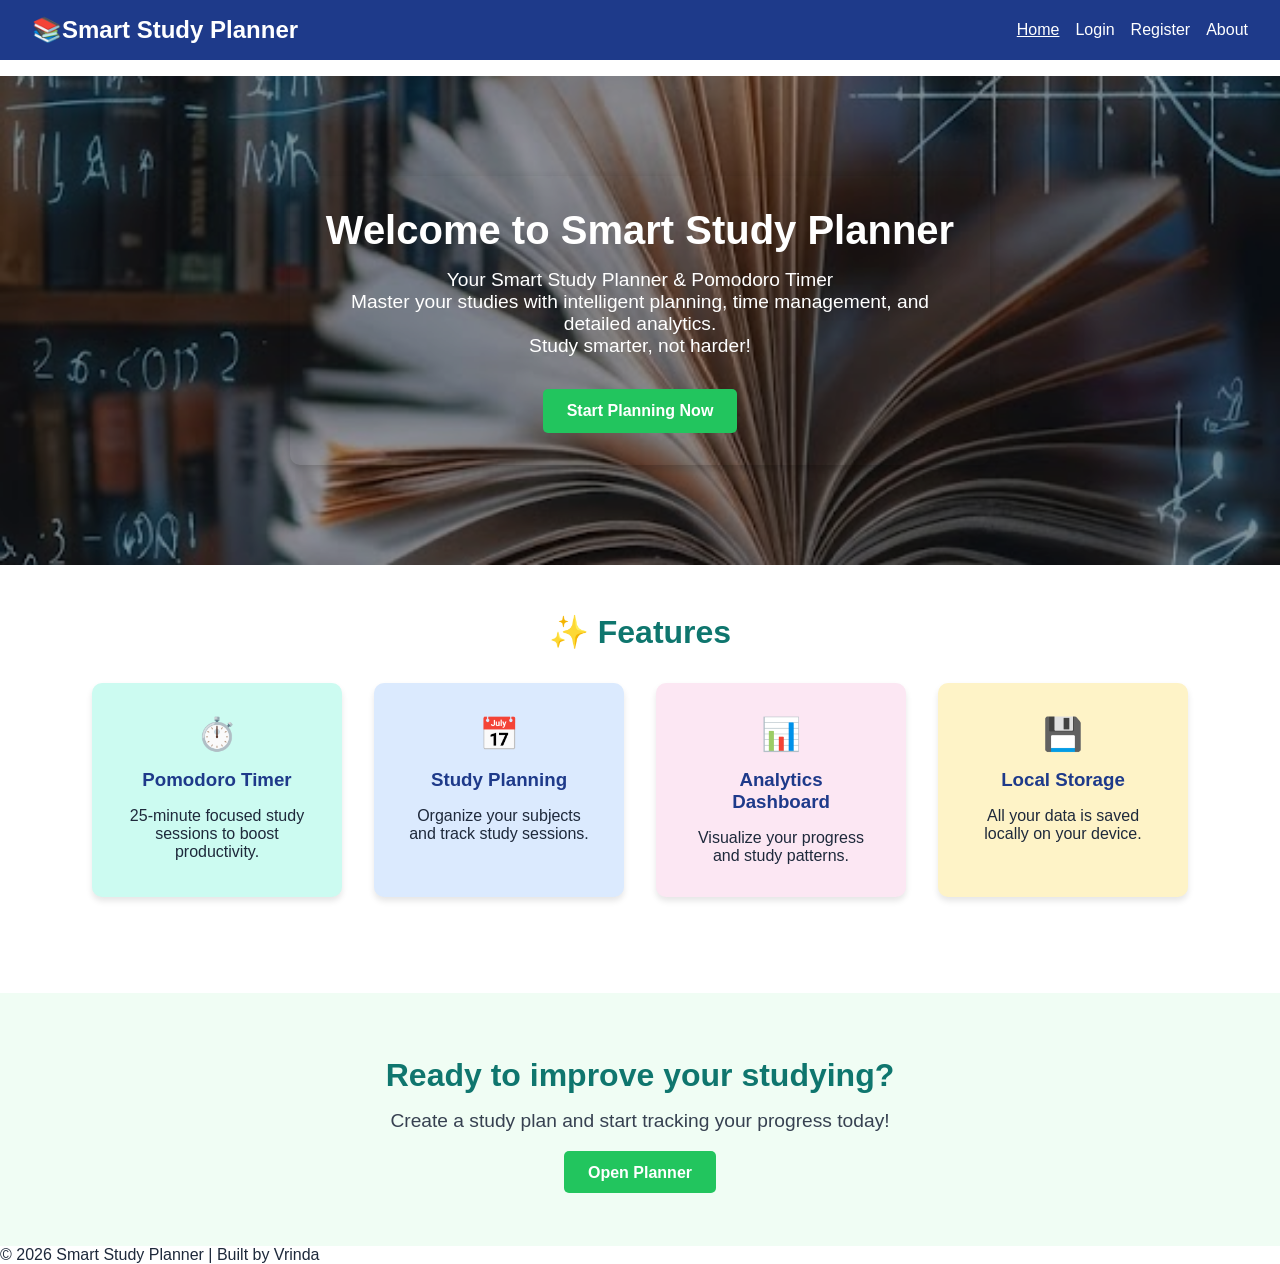
==== index.html @ a2ff5176 "Add files via upload" ====
<!DOCTYPE html>
<html lang="en">
<head>
  <meta charset="UTF-8">
  <meta name="viewport" content="width=device-width, initial-scale=1.0">
  <title>📚Smart Study Planner - Home</title>
  <link rel="stylesheet" href="style.css">
</head>
<body>
  <!-- Navbar -->
  <header>
    <nav class="navbar">
      <div class="logo">📚Smart Study Planner</div>
      <ul class="nav-links" id="nav-logged-out">
  <li><a href="index.html" class="active">Home</a></li>
  <li><a href="login.html">Login</a></li>
  <li><a href="register.html">Register</a></li>
  <li><a href="about.html">About</a></li>
</ul>

<ul class="nav-links" id="nav-logged-in" style="display:none;">
  <li><a href="index.html" class="active">Home</a></li>
  <li><a href="login.html">Login</a></li>
  <li><a href="register.html">Register</a></li>
  <li><a href="about.html">About</a></li>
  <li><a href="#" onclick="logout()">Logout</a></li>
</ul> 

    </nav>
  </header>

  <!-- Hero Section -->
  <section class="hero-banner">
  <div class="hero-box">
    <h1>Welcome to Smart Study Planner</h1>
    <p>Your Smart Study Planner & Pomodoro Timer<br>
       Master your studies with intelligent planning, time management, and detailed analytics.<br>
       Study smarter, not harder!</p>
    <a href="login.html" class="btn">Start Planning Now</a>
  </div>
</section>

  <!-- Features Section -->
  <section class="features">
    <h2>✨ Features</h2>
    <div class="feature-cards">
      <div class="card">
        <div class="icon">⏱️</div>
        <h3>Pomodoro Timer</h3>
        <p>25-minute focused study sessions to boost productivity.</p>
      </div>
      <div class="card">
        <div class="icon">📅</div>
        <h3>Study Planning</h3>
        <p>Organize your subjects and track study sessions.</p>
      </div>
      <div class="card">
        <div class="icon">📊</div>
        <h3>Analytics Dashboard</h3>
        <p>Visualize your progress and study patterns.</p>
      </div>
      <div class="card">
        <div class="icon">💾</div>
        <h3>Local Storage</h3>
        <p>All your data is saved locally on your device.</p>
      </div>
    </div>
  </section>

  <!-- Call to Action Section -->
<section class="cta">
  <div class="cta-box">
    <h2>Ready to improve your studying?</h2>
    <p>Create a study plan and start tracking your progress today!</p>
    <a href="login.html" class="btn">Open Planner</a>
  </div>
</section>


  <!-- Footer -->
  <footer>
    <p>&copy; 2026 Smart Study Planner | Built by Vrinda</p>
  </footer>
  <script src="nav-protect.js"></script>

</body>
</html>
---- style.css ----
/* General Reset */
* {
  margin: 0;
  padding: 0;
  box-sizing: border-box;
  font-family: "Segoe UI", sans-serif;
}

.page-topbar-gap {
  height: 4px; /* forces a white bar */
  background: #ffffff;
}

header {
  margin-bottom: 0; /* adds extra spacing below navbar */
}

.page-wrap {
  padding: 8px 24px 0; /* pushes content down */
}


.navbar {
  display: flex;
  justify-content: space-between;
  align-items: center;
  background: #1e3a8a;   /* solid dark blue bar */
  padding: 1rem 2rem;

}


.navbar .logo {
  color: #fff;
  font-size: 1.5rem;
  font-weight: bold;
}

.nav-links {
  list-style: none;
  display: flex;
  gap: 1rem;
  margin: 0;
  padding: 0;
}

.nav-links a {
  color: #fff;
  text-decoration: none;
  font-weight: 500;
}

.nav-links a:hover,
.nav-links .active {
  text-decoration: underline;
}


/* Hero Banner */
.hero-banner {
   position: relative;
  background: url("geminijpg.jpg") no-repeat center center; /* your image */
  background-size: cover; /* makes it fill the section */
  padding: 100px 20px;
  text-align: center;
}

/* Optional washout overlay */
.hero-banner::before {
  content: "";
  position: absolute;
  top: 0; left: 0; right: 0; bottom: 0;
  background: rgba(0, 0, 0, 0.4); /* dark overlay */
  z-index: 0;
}

.hero-box {
  position: relative;
  z-index: 1; /* keeps text above overlay */
  
  border-radius: 10px;
  padding: 2rem;
  max-width: 700px;
  margin: auto;
  color: #fff;
  box-shadow: 0 4px 10px rgba(0,0,0,0.2);
}

.hero-box h1 {
  font-size: 2.5rem;
  margin-bottom: 1rem;
}

.hero-box p {
  font-size: 1.2rem;
  margin-bottom: 2rem;
}

.hero-box .btn {
  background: #22c55e;   /* bright green */
  color: #fff;
  padding: 0.8rem 1.5rem;
  border-radius: 5px;
  text-decoration: none;
  font-weight: bold;
  display: inline-block;
}
.hero-box .btn:hover {
  background: #16a34a;
}


/* Hero Section */
.hero {
  background: linear-gradient(to right, #0f766e, #14b8a6); /* teal gradient */
  color: #fff;
  text-align: center;
  height: 100vh; /* full screen height */
  display: flex;
  flex-direction: column;
  justify-content: center; /* vertical center */
  align-items: center;     /* horizontal center */
  padding: 0 2rem;
}

.hero h1 {
  font-size: 2.5rem;
  margin-bottom: 1rem;
}

.hero p {
  font-size: 1.2rem;
  margin-bottom: 2rem;
  max-width: 700px;
}

.hero .btn {
  background: #22c55e;
  color: #fff;
  padding: 0.8rem 1.5rem;
  border-radius: 5px;
  text-decoration: none;
  font-weight: bold;
}
.hero .btn:hover {
  background: #16a34a;
}


/* Features Section */
.features {
  padding: 3rem 2rem;
  text-align: center;
   background: linear-gradient(to bottom, white);
}
.features h2 {
  margin-bottom: 2rem;
  font-size: 2rem;
  color: #0f766e;
}
.feature-cards {
  display: flex;
  justify-content: center;
  gap: 2rem;
  flex-wrap: wrap;
}


.card {
  background: #f9fafb;
  padding: 2rem;
  border-radius: 10px;
  box-shadow: 0 4px 6px rgba(0,0,0,0.1);
  width: 250px;
  text-align: center;
  transition: transform 0.3s ease, box-shadow 0.3s ease;
}

.card:hover {
  transform: scale(1.06);
  box-shadow: 0 8px 20px rgba(0,0,0,0.25),
              0 0 15px rgba(255,255,255,0.8);
}

.feature-cards .card:nth-child(1) { background: #ccfbf1; }
.feature-cards .card:nth-child(2) { background: #dbeafe; }
.feature-cards .card:nth-child(3) { background: #fce7f3; }
.feature-cards .card:nth-child(4) { background: #fef3c7; }
.card .icon {
  font-size: 2rem;
  margin-bottom: 1rem;
  color: #0f766e;
}
.card h3 {
  margin-bottom: 1rem;
  color: #1e3a8a;
}


/* Call to Action Section */
.cta {
  background: #f0fdf4; /* light green background */
  text-align: center;
  padding: 4rem 2rem;
  margin-top: 3rem;
}

.cta-box {
  max-width: 700px;
  margin: auto;
}

.cta h2 {
  font-size: 2rem;
  margin-bottom: 1rem;
  color: #0f766e;
}

.cta p {
  font-size: 1.2rem;
  margin-bottom: 2rem;
  color: #374151;
}

.cta .btn {
  background: #22c55e;
  color: #fff;
  padding: 0.8rem 1.5rem;
  border-radius: 5px;
  text-decoration: none;
  font-weight: bold;
}
.cta .btn:hover {
  background: #16a34a;
}


/* Planner Page */

.planner-page {
  flex: 1;
  background-color: #a8d5d8;
  background-image: url("ChatGPT .png");
  background-size: cover;
  background-position: center;
  background-repeat: no-repeat;
  background-attachment: fixed;
}

header {
  margin-bottom: 1rem; /* small gap below navbar */
}


.planner {
  padding: 3rem 2rem;
  text-align: center;
  background: rgba(255, 255, 255, 0.85); /* soft white wash so cards/text stay readable */
  border-radius: 16px;
  margin: 2rem auto;
  max-width: 1100px;
}

html, body {
  height: 100%;
  margin: 0;
}

body {
  display: flex;
  flex-direction: column;
  min-height: 100vh;
}


.planner h1 {
  font-size: 2.5rem;
  color: #0f766e;
}

.planner .subtitle {
  font-size: 1.2rem;
  color: #374151;
  margin-bottom: 2rem;
}

/* Stats Cards */
.stats {
  display: flex;
  justify-content: center;
  gap: 2rem;
  margin-bottom: 3rem;
  flex-wrap: wrap;
}

.stat-card {
  background: #f9fafb;
  padding: 1.5rem;
  border-radius: 10px;
  box-shadow: 0 4px 6px rgba(0,0,0,0.1);
  width: 200px;
}


.stats .stat-card:nth-child(1) { background: #ccfbf1; }
.stats .stat-card:nth-child(2) { background: #d1fae5; }
.stats .stat-card:nth-child(3) { background: #fef3c7; }

.stat-card h3 {
  color: #0f766e;
  margin-bottom: 0.5rem;
}

.stat-card p {
  font-size: 1.5rem;
  font-weight: bold;
  color: #1e3a8a;
}

/* Sessions Box + Grid Layout */
.sessions-box {
  max-width: 900px;
  margin: 2rem auto;
}

.sessions-box h2 {
  text-align: center;
  color: #0f766e;
  margin-bottom: 1.5rem;
}

#session-list {
  display: grid;
  grid-template-columns: repeat(3, minmax(280px, 1fr));
  gap: 1.5rem;
}

/* Session Form */
.session-form {
  max-width: 500px;
  margin: auto;
  background: #f9fafb;
  padding: 2rem;
  border-radius: 10px;
  box-shadow: 0 4px 10px rgba(0,0,0,0.1);
}

.session-form h2 {
  margin-bottom: 1.5rem;
  color: #0f766e;
}

.session-form input {
  width: 100%;
  padding: 0.8rem;
  margin-bottom: 1rem;
  border: 1px solid #d1d5db;
  border-radius: 5px;
}

.session-form .btn {
  width: 100%;
  background: #22c55e;
  color: #fff;
  padding: 0.8rem;
  border: none;
  border-radius: 5px;
  font-weight: bold;
}
.session-form .btn:hover {
  background: #16a34a;
}



.session-card {
  background: #fff;
  border-radius: 12px;
  box-shadow: 0 4px 10px rgba(0,0,0,0.1);
  padding: 1.5rem;
  margin: 0;
  max-width: 500px;
  text-align: left;
}

.session-card h3 {
  color: #1e3a8a;
  margin-bottom: 0.5rem;
}

.session-card p {
  margin: 0.3rem 0;
  color: #374151;
}

.status {
  display: inline-block;
  margin-top: 0.5rem;
  padding: 0.3rem 0.6rem;
  border-radius: 6px;
  font-size: 0.9rem;
  font-weight: bold;
}

.status.in-progress {
  background: #fde68a;
  color: #92400e;
}

.status.completed {
  background: #bbf7d0;
  color: #166534;
}

.session-actions {
  margin-top: 1rem;
}

.btn-complete {
  background: #22c55e;
  color: #fff;
  border: none;
  padding: 0.5rem 1rem;
  border-radius: 6px;
  margin-right: 0.5rem;
  cursor: pointer;
}

.btn-delete {
  background: #ef4444;
  color: #fff;
  border: none;
  padding: 0.5rem 1rem;
  border-radius: 6px;
  cursor: pointer;
}

/* Bulging + Light Glow Effect */
.stat-card,
.session-form,
.session-card {
  transition: transform 0.3s ease, box-shadow 0.3s ease;
  background: #fff;
  border-radius: 12px;
  box-shadow: 0 4px 10px rgba(0,0,0,0.15);
}

.stat-card:hover,
.session-form:hover,
.session-card:hover {
  transform: scale(1.05); /* bulges out */
  box-shadow: 0 8px 20px rgba(0,0,0,0.25),
              0 0 15px rgba(255,255,255,0.8); /* glowing light */
}



/* Dashboard Page Background */
.dashboard-page {
  flex: 1;
  background: url("ChatGPT .png") no-repeat center center fixed;
  background-size: cover;
  background-position: center;
  font-family: Arial, sans-serif;
  
}

.dashboard-page * {
  position: relative;
  z-index: 1;
}

/* Dashboard Layout */
.dashboard-grid {
  display: grid;
  grid-template-columns: repeat(2, 1fr); /* 2 equal columns */
  gap: 2rem;
  align-items: start;
  max-width: 1200px;
  margin: 0 auto;
}

.dashboard-card {
  background: #fff;
  border-radius: 12px;
  box-shadow: 0 4px 12px rgba(0,0,0,0.15);
  padding: 1.5rem;
  transition: transform 0.3s ease, box-shadow 0.3s ease;
}

.dashboard-card:hover {
  transform: scale(1.03);
  box-shadow: 0 8px 20px rgba(0,0,0,0.25),
              0 0 15px rgba(255,255,255,0.8);
}

.dashboard-card h2 {
  margin-bottom: 1rem;
  color: #0f766e;
  text-align: center;
}


.subject-options {
  display: flex;
  gap: 1rem;
  justify-content: center;
  margin-top: 1rem;
}

.subject-btn {
  background: #f9fafb;
  border: 2px solid #0f766e;
  color: #0f766e;
  padding: 0.8rem 1.5rem;
  border-radius: 8px;
  font-weight: bold;
  cursor: pointer;
  transition: all 0.3s ease;
}

.subject-btn:hover {
  background: #0f766e;
  color: #fff;
}

.subject-btn.active {
  background: #22c55e;
  color: #fff;
  border-color: #22c55e;
}


.subject-btn.color-1 { border-color: #0f766e; color: #0f766e; }
.subject-btn.color-1:hover, .subject-btn.color-1.active { background: #0f766e; color: #fff; }

.subject-btn.color-2 { border-color: #b91c1c; color: #b91c1c; }
.subject-btn.color-2:hover, .subject-btn.color-2.active { background: #b91c1c; color: #fff; }

.subject-btn.color-3 { border-color: #92400e; color: #92400e; }
.subject-btn.color-3:hover, .subject-btn.color-3.active { background: #92400e; color: #fff; }

.subject-btn.color-4 { border-color: #1e40af; color: #1e40af; }
.subject-btn.color-4:hover, .subject-btn.color-4.active { background: #1e40af; color: #fff; }


/* Progress Tracker */
#progress {
  font-size: 1rem;
  font-weight: bold;
  color: #1e3a8a;          /* deep blue to match theme */
  background: #f0fdf4;     /* light green background */
  padding: 0.6rem 1rem;
  border-radius: 8px;
  display: inline-block;
  margin-top: 0.5rem;
}


.stats-grid {
  display: grid;
  grid-template-columns: repeat(auto-fit, minmax(140px, 1fr));
  gap: 1rem;
  margin-bottom: 1rem;
}

.stat-box {
  background: #f9fafb;
  padding: 0.8rem;
  border-radius: 8px;
  text-align: center;
  font-weight: bold;
  box-shadow: inset 0 2px 4px rgba(0,0,0,0.05);
}

.stats-grid .stat-box:nth-child(1) { background: #ccfbf1; }
.stats-grid .stat-box:nth-child(2) { background: #d1fae5; }
.stats-grid .stat-box:nth-child(3) { background: #fef3c7; }
.stats-grid .stat-box:nth-child(4) { background: #dbeafe; }
.stats-grid .stat-box:nth-child(5) { background: #fce7f3; }


/* Pomodoro Panel */
.pomodoro-card {
  background: #ffffff;
  border-radius: 12px;
  box-shadow: 0 6px 12px rgba(0,0,0,0.15); /* 3D shadow */
  padding: 1.5rem;
  margin: 1rem 0;
  text-align: center;
  transition: transform 0.2s ease;
}

.pomodoro-card:hover {
  transform: translateY(-4px); /* subtle lift on hover */
}

.pomodoro-card h2 {
  color: #0f766e;
  margin-bottom: 1rem;
}

#timer {
  font-size: 2.5rem;
  font-weight: bold;
  color: #374151;

}

/* Circular Pomodoro Timer */
.timer-subtitle {
  color: #6b7280;
  font-size: 0.95rem;
  margin-bottom: 1rem;
}

.timer-circle-wrap {
  position: relative;
  width: 220px;
  height: 220px;
  margin: 0 auto 1rem auto;
}

.timer-svg {
  transform: rotate(-90deg);
}

.timer-track {
  fill: none;
  stroke: #e5e7eb;
  stroke-width: 12;
}

.timer-progress {
  fill: none;
  stroke: #14b8a6;
  stroke-width: 12;
  stroke-linecap: round;
  transition: stroke-dashoffset 1s linear;
}

/* Break Mode Circle */
.timer-progress.break-mode {
  stroke: #f59e0b;   /* orange stroke for break */
}

.timer-text {
  position: absolute;
  top: 50%;
  left: 50%;
  transform: translate(-50%, -50%);
}

.pomodoro-actions {
  margin: 1rem 0;
}

.pomodoro-actions button {
  background: #0f766e;
  color: #fff;
  border: none;
  padding: 0.6rem 1.2rem;
  margin: 0 0.3rem;
  border-radius: 8px;
  cursor: pointer;
  font-weight: bold;
  transition: background 0.2s ease;
}

/* Break Button */
#break-btn {
  background: #3b82f6;   /* bright blue */
  color: #fff;
}

#break-btn:hover {
  background: #1e40af;   /* darker blue on hover */
}

.pomodoro-actions button:hover {
  background: #0d5c54;
}

#pomodoro-completed {
  font-weight: bold;
  color: #22c55e;
}


/* Study Statistics Section */
.statistics {
  background: #f9fafb;
  padding: 2rem;
  border-radius: 12px;
  box-shadow: 0 6px 12px rgba(0,0,0,0.15); /* stronger shadow for 3D look */
  width: 340px;
  text-align: center;
}

.statistics h2 {
  margin-bottom: 1.5rem;
  color: #0f766e;
  font-size: 1.4rem;
}

/* Stats Grid */
.stats-grid {
  display: grid;
  grid-template-columns: repeat(2, 1fr); /* two per row */
  gap: 1rem;
}

/* Individual Stat Card */
.stat-box {
  background: #fff;
  padding: 1rem;
  border-radius: 10px;
  box-shadow: 0 4px 8px rgba(0,0,0,0.1);
  transition: transform 0.2s ease, box-shadow 0.2s ease;
}

.stat-box:hover {
  transform: translateY(-4px); /* lift effect */
  box-shadow: 0 6px 12px rgba(0,0,0,0.15);
}

.stat-box h3 {
  font-size: 0.9rem;
  color: #374151;
  margin-bottom: 0.5rem;
}

.stat-box p {
  font-size: 1.4rem;
  font-weight: bold;
  color: #1e3a8a;
}


.status-badge {
  display: inline-block;
  padding: 2px 10px;
  border-radius: 5px;
  font-size: 0.7rem;
  font-weight: bold;
}

.badge-completed {
  background: #bbf7d0;
  color: #166534;
}

.badge-pending {
  background: #fde68a;
  color: #92400e;
}


/* Charts */

.chart-section {
  display: flex;
  flex-wrap: wrap;       /* allows stacking on small screens */
  gap: 2rem;             /* space between charts */
  justify-content: center; /* center them horizontally */
  margin-top: 2rem;
}

.chart-box {
  background: #fff;
  padding: 1.5rem;
  border-radius: 12px;
  box-shadow: 0 6px 12px rgba(0,0,0,0.15); /* 3D effect */
  text-align: center;
  flex: 1 1 350px;       /* responsive width */
  max-width: 450px;
}

.chart-box h3 {
  margin-bottom: 1rem;
  color: #0f766e;
  font-size: 1.2rem;
}

.chart-box canvas {
  max-width: 100%;
  height: auto;
}

#statusChart, #subjectChart {
  max-width: 280px;        /* shrink chart size */
  max-height: 280px;
  margin: 15px auto;
  display: block;
}

@media (max-width: 768px) {
  .dashboard-grid {
    flex-direction: column;
    align-items: center;
  }

  .pomodoro, .statistics {
    width: 90%;   /* full width on small screens */
  }
}


/* ================= Calendar Page (3-column) ================= */

.calendar-box {
  max-width: 1100px;   /* tighter width */
  margin: 2rem auto;   /* center on page */
  background: #fff;    /* solid box background */
  border-radius: 12px; /* rounded corners */
  box-shadow: 0 6px 16px rgba(0,0,0,0.15); /* card shadow */
  padding: 1.5rem;
}


.calendar-page-bg {
  background: url("ChatGPT .png") no-repeat center center fixed;
  background-size: cover;
  min-height: 100vh;
}

.calendar-page {
  padding: 2rem;
  max-width: 1300px;
  text-align: center;
  margin: auto;
  font-family: Arial, sans-serif;
}

.calendar-page h1 {
  font-size: 2.3rem;
  color: #0f766e;
  margin-top: 0.5rem;       /* removes extra space above */
  margin-bottom: 1.5rem; /* keeps spacing below */

}

.calendar-page .subtitle {
  font-size: 1rem;
  color: #374151;
  margin-bottom: 2rem;
}

.calendar-layout {
  display: grid;
  grid-template-columns: 300px 1fr 220px;
  gap: 1.5rem;
  text-align: left;
  align-items: start;
  width: 100%;
  max-width: 1300px;
  margin: 0 auto;
}


/* Weekly Update (left) */
.weekly-update {
  background: #f9fafb;
  border-radius: 12px;
  padding: 1rem;
  box-shadow: 0 4px 10px rgba(0,0,0,0.08);
  max-height: 650px;
  overflow-y: auto;
}

.weekly-update h2 {
  color: #0f766e;
  margin-bottom: 0.8rem;
}

.weekly-date-block {
  background: #fff;
  border-radius: 8px;
  padding: 0.8rem;
  margin-bottom: 1rem;
  box-shadow: 0 2px 4px rgba(0,0,0,0.06);
}

.weekly-date-block h3 {
  font-size: 0.95rem;
  color: #1e3a8a;
  margin-bottom: 0.5rem;
}

.weekly-subject {
  font-weight: bold;
  color: #0f766e;
  font-size: 0.85rem;
  margin-top: 0.5rem;
}

.weekly-topic-row {
  display: flex;
  justify-content: space-between;
  align-items: center;
  font-size: 0.8rem;
  color: #374151;
  margin: 4px 0;
  flex-wrap: wrap;
  gap: 4px;
}

.weekly-toggle-group {
  display: flex;
  gap: 4px;
}

.btn-mini {
  border: 1px solid #d1d5db;
  background: #fff;
  color: #6b7280;
  font-size: 0.7rem;
  padding: 2px 8px;
  border-radius: 5px;
  cursor: pointer;
}

.btn-mini.active-complete {
  background: #22c55e;
  color: #fff;
  border-color: #22c55e;
}

.btn-mini.active-pending {
  background: #f59e0b;
  color: #fff;
  border-color: #f59e0b;
}

/* Calendar (center) */
.calendar-main {
  text-align: center;
}

.calendar-header {
  display: flex;
  align-items: center;
  justify-content: center;
  gap: 1.5rem;
  margin-bottom: 1rem;
}

.calendar-header h2 {
  color: #1e3a8a;
  min-width: 180px;
}

.cal-nav-btn {
  background: #0f766e;
  color: #fff;
  border: none;
  width: 38px;
  height: 38px;
  border-radius: 8px;
  font-size: 1.1rem;
  cursor: pointer;
}

.cal-nav-btn:hover {
  background: #0d5c54;
}

.calendar-weekdays {
  display: grid;
  grid-template-columns: repeat(7, 100px);
  width: 742px;
  margin: 0 auto;
  font-weight: bold;
  color: #0f766e;
  margin-bottom: 0.5rem;
  text-align: center;
}

.calendar-grid {
  display: grid;
  grid-template-columns: repeat(7, 100px);
  grid-template-rows: repeat(6, 100px);
  gap: 6px;
  width: 742px; /* 7 columns × 100px + 6 gaps × 6px + a little padding */
  margin: 0 auto;
}

.cal-day {
  background: #f9fafb;
  border-radius: 10px;
  width: 100px;
  height: 100px;
  padding: 0.4rem;
  text-align: left;
  box-shadow: 0 2px 4px rgba(0,0,0,0.06);
  cursor: pointer;
  font-size: 0.75rem;
  overflow: visible;
  box-sizing: border-box;
}

.cal-day:hover {
  transform: scale(1.08);
  box-shadow: 0 8px 20px rgba(0,0,0,0.25),
              0 0 15px rgba(255,255,255,0.8);
}

.cal-day.empty {
  background: transparent;
  box-shadow: none;
  cursor: default;
}

.cal-day.today {
  border: 2px solid #14b8a6;
}

.cal-day-number {
  font-weight: bold;
  color: #1e3a8a;
  margin-bottom: 3px;
}

.cal-total {
  font-size: 0.68rem;
  color: #0f766e;
  font-weight: bold;
  margin-bottom: 3px;
}

.cal-chip {
  background: #ccfbf1;
  color: #0f766e;
  font-size: 0.65rem;
  padding: 1px 5px;
  border-radius: 4px;
  margin-bottom: 2px;
  display: inline-block;
  transition: transform 0.25s ease, box-shadow 0.25s ease;
}

.cal-chip:hover {
  transform: scale(1.15);
  box-shadow: 0 4px 10px rgba(0,0,0,0.2),
              0 0 10px rgba(255,255,255,0.7);
}

.cal-more {
  font-size: 0.62rem;
  color: #6b7280;
}

/* Task section (right) */
.task-section {
  background: #f9fafb;
  border-radius: 12px;
  padding: 1rem;
  box-shadow: 0 4px 10px rgba(0,0,0,0.08);
}

.task-section h2 {
  color: #0f766e;
  margin-bottom: 0.8rem;
}

.task-section ul {
  list-style: none;
  padding: 0;
}

.task-section li {
  background: #fff;
  padding: 0.5rem 0.7rem;
  border-radius: 6px;
  margin-bottom: 6px;
  font-weight: 600;
  color: #1e3a8a;
  box-shadow: 0 1px 3px rgba(0,0,0,0.08);
  transition: transform 0.3s ease, box-shadow 0.3s ease;
}

.task-section li:hover {
  transform: scale(1.08);
  box-shadow: 0 8px 20px rgba(0,0,0,0.25),
              0 0 15px rgba(255,255,255,0.8);
}

.empty-msg {
  color: #9ca3af;
  font-size: 0.85rem;
}

/* Day Modal */
.day-modal-overlay {
  display: none;
  position: fixed;
  top: 0; left: 0;
  width: 100%; height: 100%;
  background: rgba(0,0,0,0.5);
  align-items: center;
  justify-content: center;
  z-index: 999;
}

.day-modal-overlay.active { display: flex; }

.day-modal {
  background: #fff;
  border-radius: 12px;
  padding: 1.5rem;
  max-width: 450px;
  width: 90%;
  max-height: 80vh;
  overflow-y: auto;
  box-shadow: 0 10px 25px rgba(0,0,0,0.2);
}

.day-modal-header {
  display: flex;
  justify-content: space-between;
  align-items: center;
  margin-bottom: 1rem;
}

.day-modal-header h3 { color: #0f766e; }

.day-modal-header button {
  background: none;
  border: none;
  font-size: 1.5rem;
  cursor: pointer;
  color: #6b7280;
}

.day-session-card {
  background: #f9fafb;
  border-radius: 8px;
  padding: 0.8rem 1rem;
  margin-bottom: 0.8rem;
}

.day-session-card h4 { color: #1e3a8a; margin-bottom: 0.3rem; }
.day-session-card p { font-size: 0.9rem; color: #374151; margin: 0.1rem 0; }

@media (max-width: 1000px) {
  .calendar-layout {
    grid-template-columns: 1fr;
  }
}

/* About Page Background */
.about-page {
  background: url("login.png") no-repeat center center fixed;
  background-size: cover;
  background-position: center;
  min-height: 100vh;
  font-family: Arial, sans-serif;
 
  background-color: #fff;   /* solid white background */
}

header {
  margin-bottom: 1rem; /* small gap below navbar */
}


/* About Page Boxes */
.about {
  padding: 3rem 2rem;   /* already there — no change needed */
  max-width: 900px;
  margin: auto;
}

.about h1 {
  font-size: 2.5rem;
  color: #0f766e;
  text-align: center;
  margin-bottom: 0.5rem;
}

.about .subtitle {
  text-align: center;
  font-size: 1.2rem;
  color: #374151;
  margin-bottom: 2rem;
}

.about-box {
  background: #f9fafb;
  padding: 2rem;
  border-radius: 12px;
  box-shadow: 0 4px 10px rgba(0,0,0,0.1);
  margin-bottom: 2rem;
}

.about-box {
  background: #fff;
   padding: 2rem; 
  border-radius: 12px;
  box-shadow: 0 4px 10px rgba(0,0,0,0.15);
  margin-bottom: 2rem;
  transition: transform 0.3s ease, box-shadow 0.3s ease;
}

.about-box:hover {
  transform: scale(1.05); /* bulges out slightly */
  box-shadow: 0 8px 20px rgba(0,0,0,0.25),
              0 0 15px rgba(255,255,255,0.8); /* glowing light */
}


.about-box h2 {
  color: #1e3a8a;
  margin-bottom: 1rem;
}

.about-box p,
.about-box ul,
.about-box ol {
  color: #374151;
  line-height: 1.6;
}

.about-box ul, .about-box ol {
  padding-left: 1.5rem;
}

.tick-list {
  list-style: none;
  padding-left: 0;
}

.tick-list li {
  margin-bottom: 0.6rem;
  position: relative;
  padding-left: 1.5rem;
}

.tick-list li::before {
  content: "✓";
  color: #22c55e;
  font-weight: bold;
  position: absolute;
  left: 0;
}

/* About Hero Box (matches StudySync's gradient title banner) */
.about-hero {
  background: linear-gradient(to right, #0f766e, #14b8a6);
  border-radius: 16px;
  padding: 3rem 2rem;   /* already there — no change needed */
  max-width: 900px;
  margin: 0 auto 2rem auto;
  text-align: center;
  color: #fff;
  box-shadow: 0 6px 12px rgba(0,0,0,0.15);
}

.about-hero h1 {
  color: #fff;
  margin-bottom: 0.5rem;
}

.about-hero .subtitle {
  color: rgba(255,255,255,0.9);
  margin-bottom: 0;
}

/* Technology Stack Pills */
.tech-stack {
  display: flex;
  flex-wrap: wrap;
  justify-content: center;
  gap: 0.8rem;
}

.tech-pill {
  background: #fef3e2;
  color: #92400e;
  padding: 0.6rem 1.2rem;
  border-radius: 8px;
  font-weight: 600;
  font-size: 0.95rem;
}

/* About Footer */
.about-footer {
  text-align: center;
  padding: 2rem;
  color: #6b7280;
  font-size: 0.95rem;
}


/* Login Page — background image + floating card */
.login {
  flex: 1;
  display: flex;
  align-items: center;
  justify-content: center;
  background-color: #a8d5d8;
  background-image: url("login.png");
  background-size: cover;
  background-position: center;
  background-repeat: no-repeat;
  padding: 2rem;
}
.login-box {
  background: rgba(255, 255, 255, 0.95);
  padding: 2.5rem 2rem;
  border-radius: 16px;
  box-shadow: 0 10px 30px rgba(0, 0, 0, 0.25);
  max-width: 400px;
  width: 100%;
  text-align: center;
}

.login-box h2 {
  color: #0f766e;
  margin-bottom: 1.5rem;
}

.login-box p {
  margin-top: 1rem;
  font-size: 0.9rem;
  color: #374151;
}

.login-box a {
  color: #0f766e;
  font-weight: 600;
}

/* Register Page — its own separate background image + floating card */
.register {
  flex: 1;
  display: flex;
  align-items: center;
  justify-content: center;
  background-color: #a8d5d8;
  background-image: url("login.png");
  background-size: cover;
  background-position: center;
  background-repeat: no-repeat;
  padding: 2rem;
}

.register-box {
  background: rgba(255, 255, 255, 0.95);
  padding: 2.5rem 2rem;
  border-radius: 16px;
  box-shadow: 0 10px 30px rgba(0, 0, 0, 0.25);
  max-width: 400px;
  width: 100%;
  text-align: center;
}

.register-box h2 {
  color: #0f766e;
  margin-bottom: 1.5rem;
}

.register-box p {
  margin-top: 1rem;
  font-size: 0.9rem;
  color: #374151;
}

.register-box a {
  color: #0f766e;
  font-weight: 600;
}

form {
  display: flex;
  flex-direction: column;
  gap: 1rem;
  max-width: 300px;
  margin: auto;
}

form input {
  padding: 0.8rem;
  border: 1px solid #ccc;
  border-radius: 5px;
}

form button {
  background: #0f766e;
  color: #fff;
  border: none;
  padding: 0.8rem;
  border-radius: 5px;
  cursor: pointer;
  font-weight: bold;
  transition: background 0.2s ease;
}
form button:hover {
  background: #0d5c54;
}

form button:active {
  transform: scale(0.97);
}


/* profile page */

* { box-sizing: border-box; }
body {
  font-family: Arial, sans-serif;
  margin: 0;
  padding: 0;
  color: #1e293b;
  /* No background set here on purpose — style.css already applies the
     site-wide desk photo background on body/html; setting a color here
     would paint over it. */
}
.page-wrap { max-width: 1100px; margin: 0 auto; padding: 40px 24px 0; }

.header-title { text-align: center; margin-bottom: 32px; }
.header-title h1 { color: #0f766e; font-size: 30px; margin: 0; }
.header-title p { color: #64748b; margin-top: 6px; font-size: 15px; }

.profile-card {
  background: #ffffff;
  border-radius: 16px;
  padding: 32px;
  box-shadow: 0 2px 14px rgba(0,0,0,0.12);
  margin-bottom: 26px;
  transition: transform 0.3s ease, box-shadow 0.3s ease;
}

.profile-card:hover {
  transform: scale(1.03);
  box-shadow: 0 8px 20px rgba(0,0,0,0.25),
              0 0 15px rgba(255,255,255,0.8);
}

/* Identity card */
.identity-card { display: flex; align-items: center; gap: 32px; flex-wrap: wrap; }
.avatar-wrap { position: relative; flex-shrink: 0; }
.avatar-circle {
  width: 100px; height: 100px; border-radius: 50%;
  background: #0f766e; color: #fff;
  display: flex; align-items: center; justify-content: center;
  font-size: 38px; font-weight: bold; flex-shrink: 0;
  overflow: hidden;
}
.avatar-circle img {
  width: 100%; height: 100%; object-fit: cover; border-radius: 50%;
}
.avatar-camera-btn {
  position: absolute;
  bottom: 0; right: 0;
  width: 32px; height: 32px;
  background: #0f766e;
  border: 3px solid #fff;
  border-radius: 50%;
  display: flex; align-items: center; justify-content: center;
  cursor: pointer;
  font-size: 14px;
}

.identity-info { flex: 1; min-width: 220px; }
.identity-info h2 { margin: 0 0 10px; font-size: 24px; }
.identity-info p {
  margin: 8px 0;
  color: #475569;
  font-size: 15px;
  display: flex;
  align-items: center;
  gap: 8px;
}
.edit-btn {
  margin-top: 16px;
  background: #0f766e; color: #fff; border: none;
  padding: 10px 18px; border-radius: 8px; font-weight: bold;
  cursor: pointer; font-size: 14px;
}

/* Two-column grid */
.grid-2 { display: grid; grid-template-columns: 1fr 1fr; gap: 26px; }
@media (max-width: 760px) { .grid-2 { grid-template-columns: 1fr; } }

.profile-card h3 {
  margin: 0 0 20px;
  font-size: 18px;
  color: #0f766e;
  display: flex;
  align-items: center;
  gap: 8px;
}

.info-row {
  display: flex; justify-content: space-between;
  padding: 12px 0; border-bottom: 1px solid #f1f5f9;
  font-size: 14.5px;
}
.info-row:last-child { border-bottom: none; }
.info-row span:first-child { color: #64748b; font-weight: bold; }

.status-pill {
  background: #d1fae5; color: #065f46;
  padding: 3px 12px; border-radius: 999px; font-size: 12px; font-weight: bold;
}

/* Subjects list */
.subject-row {
  display: flex; align-items: center; gap: 14px;
  padding: 12px; border-radius: 10px; margin-bottom: 10px;
  background: #f8fafc;
  transition: transform 0.3s ease, box-shadow 0.3s ease;
}
.subject-row:hover {
  transform: scale(1.05);
  box-shadow: 0 8px 20px rgba(0,0,0,0.25),
              0 0 15px rgba(255,255,255,0.8);
}
.subject-icon {
  width: 38px; height: 38px; border-radius: 9px;
  display: flex; align-items: center; justify-content: center;
  font-weight: bold; font-size: 15px; flex-shrink: 0;
}
.add-subject-btn {
  width: 100%; padding: 12px; border-radius: 10px;
  border: 1.5px dashed #93c5fd; background: #eff6ff; color: #1d4ed8;
  font-weight: bold; cursor: pointer; margin-top: 6px; font-size: 14px;
}

/* Preferences */
.pref-grid { display: grid; grid-template-columns: repeat(3, 1fr); gap: 16px; }
@media (max-width: 560px) { .pref-grid { grid-template-columns: 1fr; } }

.pref-box {
  border-radius: 12px;
  padding: 18px 12px;
  text-align: center;
  transition: transform 0.3s ease, box-shadow 0.3s ease;
}
.pref-box:hover {
  transform: scale(1.06);
  box-shadow: 0 8px 20px rgba(0,0,0,0.25),
              0 0 15px rgba(255,255,255,0.8);
}
.pref-box.pref-green  { background: #ecfdf5; }
.pref-box.pref-yellow { background: #fffbeb; }
.pref-box.pref-blue   { background: #eff6ff; }

.pref-box .pref-label {
  font-size: 13px;
  color: #475569;
  margin-bottom: 10px;
  font-weight: 600;
  white-space: normal;
  line-height: 1.3;
}
.pref-box input {
  width: 80px;
  text-align: center;
  font-size: 22px;
  font-weight: bold;
  border: 1px solid #cbd5e1;
  border-radius: 8px;
  padding: 6px 4px;
  background: #fff;
}
.pref-box .unit { display: block; font-size: 12px; color: #94a3b8; margin-top: 6px; }

/* Account actions */
.action-row {
  display: flex; justify-content: space-between; align-items: center;
  padding: 14px 16px; border-radius: 10px; margin-bottom: 12px;
  background: #eff6ff; color: #1d4ed8; cursor: pointer; font-weight: bold;
  border: none; width: 100%; font-size: 14.5px;
  transition: transform 0.3s ease, box-shadow 0.3s ease;
}
.action-row:hover {
  transform: scale(1.03);
  box-shadow: 0 8px 20px rgba(0,0,0,0.25),
              0 0 15px rgba(255,255,255,0.8);
}
.action-row.danger { background: #fef2f2; color: #b91c1c; }

/* Edit form (hidden by default) */
#edit-form { display: none; margin-top: 18px; max-width: 320px; }
#edit-form.active { display: block; }
#edit-form label { display: block; font-weight: bold; font-size: 13px; margin: 14px 0 6px; }
#edit-form input {
  width: 100%; padding: 10px; border: 1px solid #cbd5e1; border-radius: 8px; font-size: 14px;
}
#edit-form button[type="submit"] {
  margin-top: 18px; background: #22c55e; color: #fff; border: none;
  padding: 11px 20px; border-radius: 8px; font-weight: bold; cursor: pointer;
}
#profile-status, #pref-status { font-size: 13px; margin-top: 12px; min-height: 18px; }

#password-form { margin-top: 4px; max-width: 340px; }
#password-form label { display: block; font-weight: bold; font-size: 13px; margin: 12px 0 6px; }
#password-form input {
  width: 100%; padding: 10px; border: 1px solid #cbd5e1; border-radius: 8px; font-size: 14px;
}
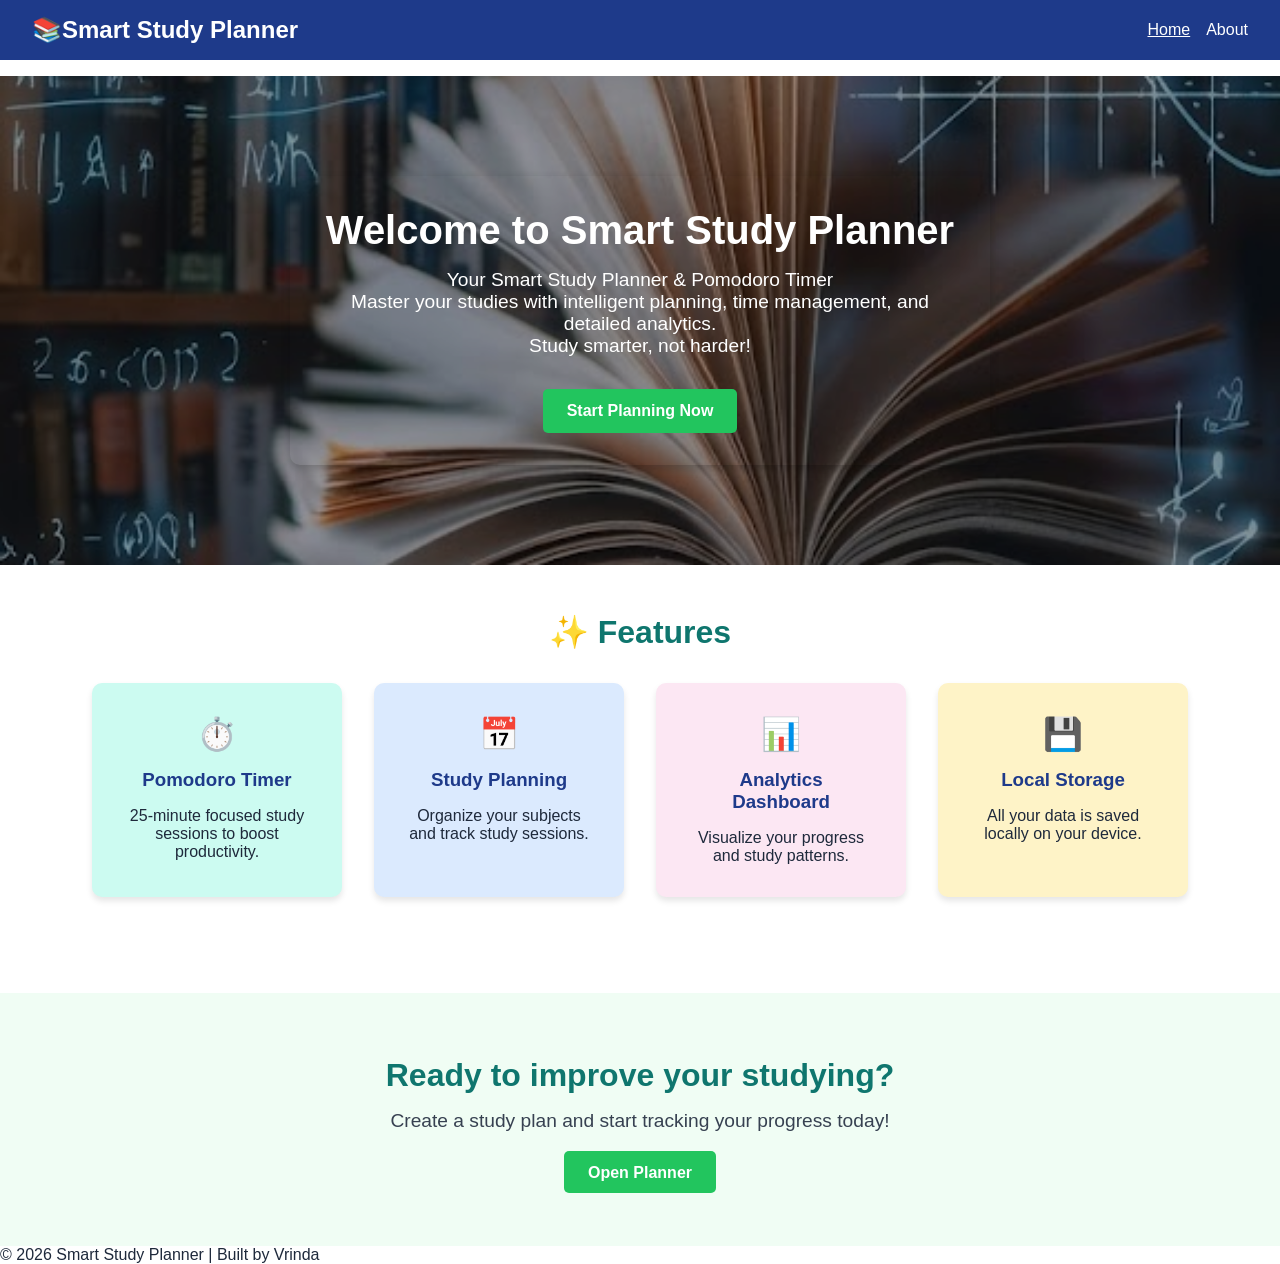
==== commit a309b334: "Update index.html" ====
--- a/index.html
+++ b/index.html
@@ -2,7 +2,8 @@
 <html lang="en">
 <head>
   <meta charset="UTF-8">
-  <meta name="viewport" content="width=device-width, initial-scale=1.0">
+  <meta name="viewport" content="width=device-width, initial-scale=1.0, user-scalable=yes">
+
   <title>📚Smart Study Planner - Home</title>
   <link rel="stylesheet" href="style.css">
 </head>
@@ -11,19 +12,9 @@
   <header>
     <nav class="navbar">
       <div class="logo">📚Smart Study Planner</div>
-      <ul class="nav-links" id="nav-logged-out">
+      <ul class="nav-links">
   <li><a href="index.html" class="active">Home</a></li>
-  <li><a href="login.html">Login</a></li>
-  <li><a href="register.html">Register</a></li>
   <li><a href="about.html">About</a></li>
-</ul>
-
-<ul class="nav-links" id="nav-logged-in" style="display:none;">
-  <li><a href="index.html" class="active">Home</a></li>
-  <li><a href="login.html">Login</a></li>
-  <li><a href="register.html">Register</a></li>
-  <li><a href="about.html">About</a></li>
-  <li><a href="#" onclick="logout()">Logout</a></li>
 </ul> 
 
     </nav>
--- a/style.css
+++ b/style.css
@@ -42,6 +42,7 @@
   gap: 1rem;
   margin: 0;
   padding: 0;
+
 }
 
 .nav-links a {
@@ -1599,4 +1600,38 @@
 #password-form label { display: block; font-weight: bold; font-size: 13px; margin: 12px 0 6px; }
 #password-form input {
   width: 100%; padding: 10px; border: 1px solid #cbd5e1; border-radius: 8px; font-size: 14px;
-}+}
+
+/* ================= Mobile Navbar Fix ================= */
+@media (max-width: 700px) {
+  .navbar {
+    flex-direction: column;
+    align-items: flex-start;
+    padding: 0.75rem 1rem;
+    width: 100%;              /* ensure full width on mobile */
+  }
+
+  .navbar .logo {
+    font-size: 1.1rem;
+    margin-bottom: 0.5rem;
+  }
+
+  .nav-links {
+    flex-wrap: wrap;
+    width: 100%;
+    gap: 0.5rem 1rem;
+    justify-content: flex-start;
+  }
+
+  .nav-links li {
+    list-style: none;          /* remove bullets if any appear */
+    flex: 1 1 auto;            /* allow items to shrink/grow */
+  }
+
+  .nav-links a {
+    font-size: 0.85rem;
+    display: block;            /* makes tap area bigger */
+    padding: 0.25rem 0;        /* extra spacing for touch */
+  }
+}
+
